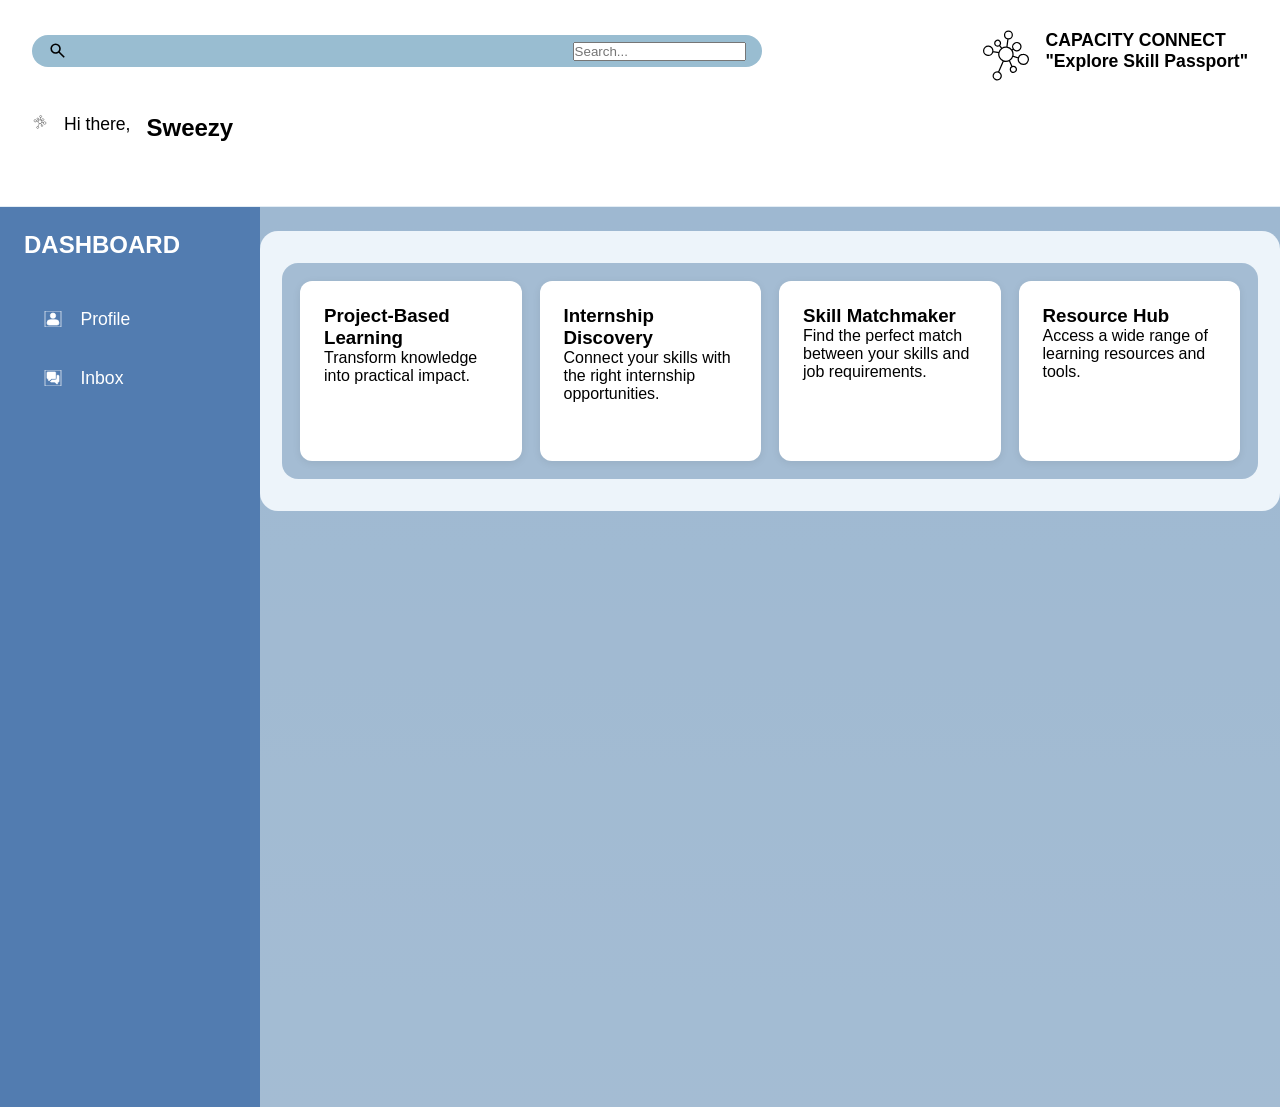
==== index.html @ d6de2334 "Initial Website" ====
<!DOCTYPE html>
<html lang="en">

<head>
    <meta charset="UTF-8">
    <meta name="viewport" content="width=device-width, initial-scale=1.0">
    <title>Document</title>
    <link rel="stylesheet" href="style.css">
    <script src="script.js"></script>

</head>

<body>
    <div class="dashboard">
        <header class="top-header">
            <div class="header-top">
                <div class="search-bar">

                    <svg class="search-icon" xmlns="http://www.w3.org/2000/svg" width="1em" height="1em"
                        viewBox="0 0 24 24">
                        <path d="M0 0h24v24H0z" fill="none" />
                        <path fill="currentColor"
                            d="m19.6 21l-6.3-6.3q-.75.6-1.725.95T9.5 16q-2.725 0-4.612-1.888T3 9.5t1.888-4.612T9.5 3t4.613 1.888T16 9.5q0 1.1-.35 2.075T14.7 13.3l6.3 6.3zM9.5 14q1.875 0 3.188-1.312T14 9.5t-1.312-3.187T9.5 5T6.313 6.313T5 9.5t1.313 3.188T9.5 14" />
                    </svg>
                    <input type="text" placeholder="Search...">
                </div>
                <div class="user-profile-icon">
                    <div class="icon">

<svg xmlns="http://www.w3.org/2000/svg" width="1em" height="1em" viewBox="0 0 48 48">
	<path d="M0 0h48v48H0z" fill="none" />
	<path fill="none" stroke="currentColor" stroke-linecap="round" stroke-linejoin="round" d="M28.846 32.93a2.399 2.399 0 0 0 1.046 4.558a2.4 2.4 0 1 0-1.046-4.56l-2.174-4.959a5.7 5.7 0 0 1-2.76.71a5.7 5.7 0 0 1-2.034-.372m2.849-10.962a5.68 5.68 0 0 0-4.112.99m-2.543 18.956a3.2 3.2 0 1 0-2.176 6.02a3.2 3.2 0 0 0 2.176-6.021l3.806-8.983a5.7 5.7 0 0 1-3.513-6.639l-4.931-.827a3.7 3.7 0 0 1-7.35-.614a3.7 3.7 0 1 1 7.35.614m5.345-4.917a2.3 2.3 0 0 1-2.944-3.535h0a2.3 2.3 0 0 1 2.944 3.535l1.836 2.412a5.7 5.7 0 0 0-2.25 3.332m11.624-2.747a3.3 3.3 0 1 0 5.279-3.96a3.3 3.3 0 0 0-5.28 3.96l-1.367.85c.648.946.994 2.066.992 3.212c0 .515-.07 1.014-.197 1.49m4.53 1.503a4 4 0 0 0 3.844 5.105a4 4 0 1 0 0-7.995a4 4 0 0 0-3.845 2.89l-4.53-1.504a5.7 5.7 0 0 1-2.742 3.496M25.56 10.674q.195.025.396.025a3.1 3.1 0 1 0-3.1-3.1v.002a3.1 3.1 0 0 0 2.703 3.073l-.83 6.67a5.7 5.7 0 0 1 3.893 2.427" />
</svg>

                    </div>

                    <span class="user-name">CAPACITY CONNECT
                        <P>"Explore Skill Passport"</P>
                    </span>
                </div>
            </div>

            <div class="header-bottom">
                <div class="user-greeting">
  <svg xmlns="http://www.w3.org/2000/svg" width="1em" height="1em" viewBox="0 0 48 48">
	<path d="M0 0h48v48H0z" fill="none" />
	<path fill="none" stroke="currentColor" stroke-linecap="round" stroke-linejoin="round" d="M28.846 32.93a2.399 2.399 0 0 0 1.046 4.558a2.4 2.4 0 1 0-1.046-4.56l-2.174-4.959a5.7 5.7 0 0 1-2.76.71a5.7 5.7 0 0 1-2.034-.372m2.849-10.962a5.68 5.68 0 0 0-4.112.99m-2.543 18.956a3.2 3.2 0 1 0-2.176 6.02a3.2 3.2 0 0 0 2.176-6.021l3.806-8.983a5.7 5.7 0 0 1-3.513-6.639l-4.931-.827a3.7 3.7 0 0 1-7.35-.614a3.7 3.7 0 1 1 7.35.614m5.345-4.917a2.3 2.3 0 0 1-2.944-3.535h0a2.3 2.3 0 0 1 2.944 3.535l1.836 2.412a5.7 5.7 0 0 0-2.25 3.332m11.624-2.747a3.3 3.3 0 1 0 5.279-3.96a3.3 3.3 0 0 0-5.28 3.96l-1.367.85c.648.946.994 2.066.992 3.212c0 .515-.07 1.014-.197 1.49m4.53 1.503a4 4 0 0 0 3.844 5.105a4 4 0 1 0 0-7.995a4 4 0 0 0-3.845 2.89l-4.53-1.504a5.7 5.7 0 0 1-2.742 3.496M25.56 10.674q.195.025.396.025a3.1 3.1 0 1 0-3.1-3.1v.002a3.1 3.1 0 0 0 2.703 3.073l-.83 6.67a5.7 5.7 0 0 1 3.893 2.427" />
</svg>
                    <span class="greeting">Hi there,</span>
                    <h2 class="greeting-title">Sweezy</h2>

                </div>

            </div>
        </header>

        <div class="dashboard-container">
            <aside class="sidebar">
                <ul>

                    <h2>DASHBOARD</h2>
                    <li>
                        <a href="#" class="menu-item">
                            <svg xmlns="http://www.w3.org/2000/svg" width="1em" height="1em" viewBox="0 0 24 24">
                                <path d="M0 0h24v24H0z" fill="none" />
                                <path fill="currentColor" fill-rule="evenodd"
                                    d="M8 7a4 4 0 1 1 8 0a4 4 0 0 1-8 0m0 6a5 5 0 0 0-5 5a3 3 0 0 0 3 3h12a3 3 0 0 0 3-3a5 5 0 0 0-5-5z"
                                    clip-rule="evenodd" />
                            </svg>
                            <span>Profile</span>
                        </a>
                    </li>


                    <li>
                        <a href="#" class="menu-item">
                            <svg xmlns="http://www.w3.org/2000/svg" width="1em" height="1em" viewBox="0 0 24 24">
                                <path d="M0 0h24v24H0z" fill="none" />
                                <g fill="currentColor" fill-rule="evenodd" clip-rule="evenodd">
                                    <path
                                        d="M4 3a1 1 0 0 0-1 1v8a1 1 0 0 0 1 1h1v2a1 1 0 0 0 1.707.707L9.414 13H15a1 1 0 0 0 1-1V4a1 1 0 0 0-1-1z" />
                                    <path
                                        d="M8.023 17.215q.05-.046.098-.094L10.243 15H15a3 3 0 0 0 3-3V8h2a1 1 0 0 1 1 1v8a1 1 0 0 1-1 1h-1v2a1 1 0 0 1-1.707.707L14.586 18H9a1 1 0 0 1-.977-.785" />
                                </g>
                            </svg>
                            <span>Inbox</span>
                        </a>
                    </li>

                </ul>
            </aside>
            <main class="main-content">

                <section class="cards">
                    <a href="project-based-learning.html" class="card" target="_blank" rel="noopener noreferrer">
                        <h3>Project-Based Learning</h3>
                        <p>Transform knowledge into practical impact.</p>
                    </a>
                    <a href="Internship Discovery.html" class="card" target="_blank" rel="noopener noreferrer">
                        <h3>Internship Discovery</h3>
                        <p>Connect your skills with the right internship opportunities.</p>
                    </a>
                    <a href="skill-matchmaker.html" class="card" target="_blank" rel="noopener noreferrer">
                        <h3>Skill Matchmaker</h3>
                        <p>Find the perfect match between your skills and job requirements.</p>
                    </a>
                    <a href="resource-hub.html" class="card" target="_blank" rel="noopener noreferrer">
                        <h3>Resource Hub</h3>
                        <p>Access a wide range of learning resources and tools.</p>
                    </a>
                </section>
        </div>
        </main>



    </div>

</body>

</html>
---- style.css ----
* {
    padding: 0;
    margin: 0;
    box-sizing: border-box;
    font-family: 'Segoe UI', Tahoma, Geneva, Verdana, sans-serif;
}

body {
    background: linear-gradient(180deg, #ddeaf4 0%, #edf4fa 100%);
    min-height: 100vh;
    overflow-x: hidden;
}

.sidebar h2 {
    margin-bottom: 1.5rem;
    font-size: 1.5rem;
}

.sidebar {
    background-color: rgb(82, 124, 176);
    color: white;
    padding: 1.5rem;
    display: flex;
    grid-row: 1/-1;
    flex-direction: column;

}

.sidebar ul {
    list-style: none;
    display: flex;
    flex-direction: column;
    gap: 0.8rem;
}

.sidebar li {
    margin: 0;
    border-radius: 10px;
    transition: transform 0.2s ease, box-shadow 0.2s ease, background-color 0.2s ease;
}

.sidebar li:hover,
.sidebar li:focus-within {
    transform: translateY(-4px);
    box-shadow: 0 5px 15px rgba(0, 0, 0, 0.2);
    background: rgba(255, 255, 255, 0.08);
}

.sidebar a {
    color: white;
    text-decoration: none;
    display: flex;
    align-items: center;
    gap: 0.75rem;
    padding: 0.8rem 0.9rem;
    border-radius: 10px;
    transition: all 0.2s ease;
}

.sidebar a:hover {
    color: #fff;
}

.sidebar svg{
    fill: white;
    stroke: white;
    width: 30px;
}

span{
    font-size: 1.1rem;
}
.top-header{
    background-color: #ffffff;
    padding: 1.5rem 2rem;
    border-bottom: 1px solid #e3edf5;
    flex-direction: column;
    gap: 1.25rem;
    height: 23vh;
    position:static;
    display: flex;
}

.header-top{
display: flex;
justify-content: space-between;
align-items: center;
}

.search-bar{
    display: flex;
    justify-content: space-between;
    align-items: center;
    background-color: rgb(153, 189, 209);
    border-radius: 20px;
    padding: 0.4rem 1rem;
    width: 60%;
    gap: 0.5rem;
}

.search-icon{
    width: 1.2rem;
    height: 1.2rem;
    fill: rgb(153, 189, 209);
}

.user-profile-icon{
    display: flex;
    align-items: center;
    gap:1.25rem;
    font-weight: bold;

   
}

.action-button{
    display: flex;
    gap: 1rem;
    margin-left: auto;
}

.btn{
    background-color:rgb(153, 189, 209);
    color: white;
    border: none;
    padding: 0.6rem 1.8rem;
    border-radius: 20px;
    font-weight: bold;
    cursor: pointer;
}

.header-bottom{
    display: flex;
    justify-content: space-between;
    align-items: center;
    width: 100%;
    margin-top: 1rem;
}

.user-greeting{
    display: flex;
    gap: 1rem;
}
.icon svg{
    width: 40px;
    height: 40px;
    margin-top: 10px;
}
.icon{
    transform: scale(1.5);
    transform-origin: center;
}
.dashboard-container{
    display: grid;
    grid-template-columns: 260px minmax(0, 1fr);
    width: 100%;
    max-width: 100%;
    grid-template-rows: auto 1fr;
    min-height: 100vh;
    
}

.cards {
    display: grid;
    grid-template-columns: repeat(4, minmax(0, 1fr));
    gap: 18px;
    margin-top: 10px;
    background: rgba(98, 138, 177, 0.52);
    border-radius: 16px;
    padding: 18px;
}

.card {
    display: block;
    padding: 24px;
    min-height: 180px; /* increase card height */
    color: inherit;
    text-decoration: none;
    background: #ffffff;
    border-radius: 12px;
    box-shadow: 0 2px 8px rgba(0, 0, 0, 0.08);
    transition: transform 0.2s, box-shadow 0.2s;
}

.card:hover,
.card:focus {
    transform: translateY(-4px);
    box-shadow: 0 5px 15px rgb(0 0 0 / 20%);
}

.main-content {
    margin-top: 24px;
    margin-left: 0;
    background: #edf4fa;
    border-radius: 18px;
    padding: 22px;
    min-height: 280px;
    width: 100%;
    min-width: 0;
}

.dashboard {
    position: relative;
    min-height: 100vh;
    width: 100%;
    max-width: 100vw;
    overflow-x: hidden;
}

.dashboard::before {
    content: "";
    position: absolute;
    inset: 0;
    z-index: 0;
    background: url("assets/keyboard-bg.jpg") center / cover no-repeat;
    filter: blur(6px) brightness(0.55) saturate(1.2) hue-rotate(15deg);
    transform: scale(1.08);
}

.dashboard::after {
    content: "";
    position: absolute;
    inset: 0;
    z-index: 1;
    background: rgba(98, 138, 177, 0.52);
}

.top-header,
.sidebar,
.main-content {
    position: relative;
    z-index: 2;
}
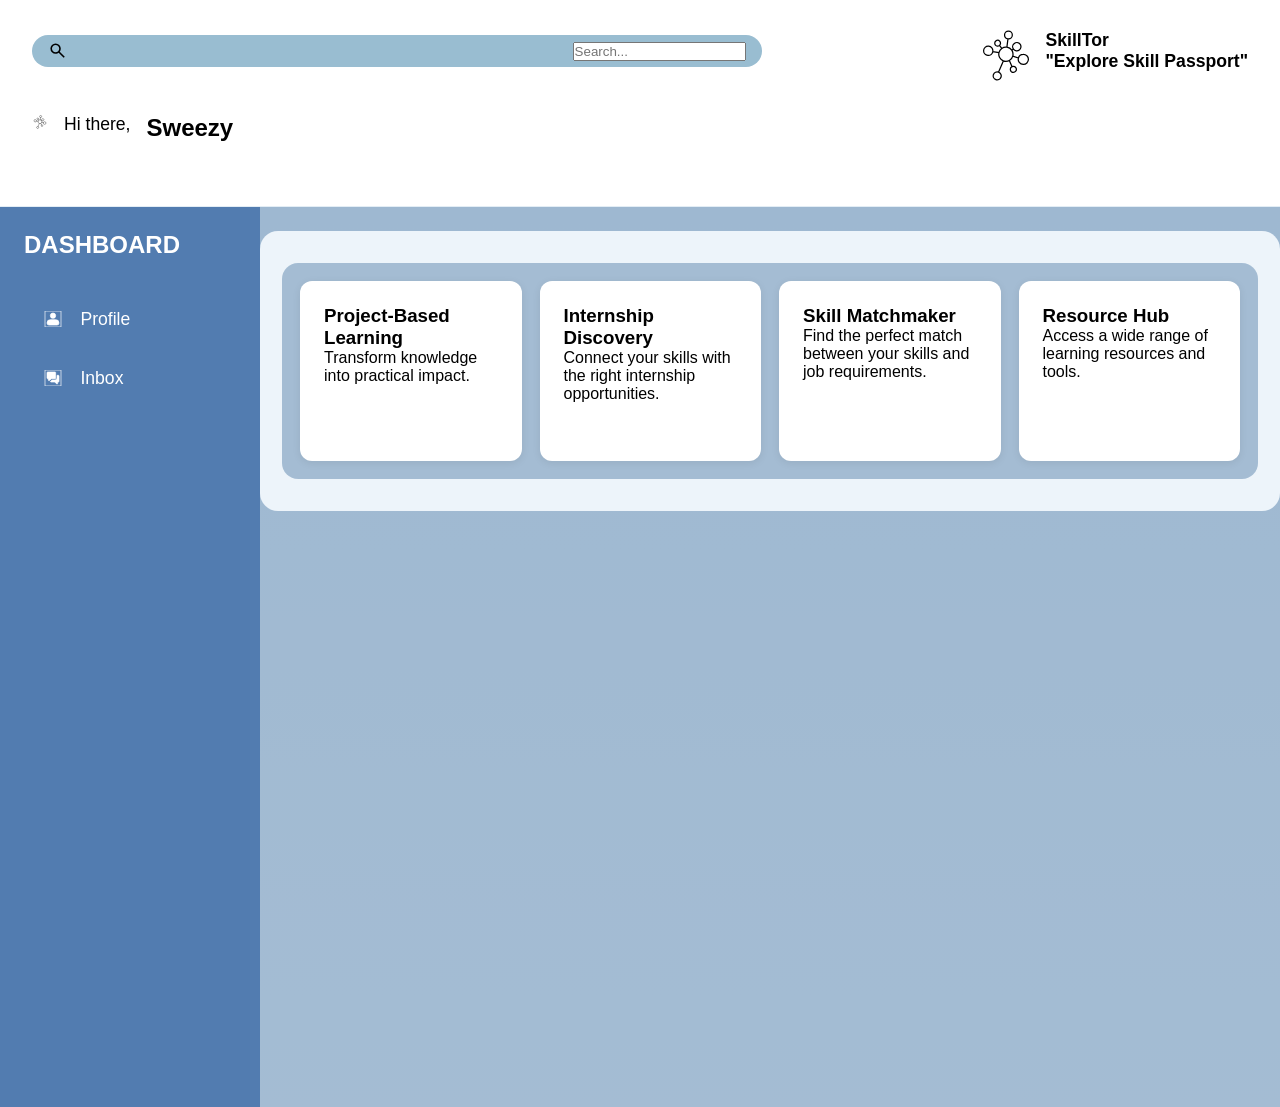
==== commit 16ea047c: "Updated HTML file" ====
--- a/index.html
+++ b/index.html
@@ -4,7 +4,7 @@
 <head>
     <meta charset="UTF-8">
     <meta name="viewport" content="width=device-width, initial-scale=1.0">
-    <title>Document</title>
+    <title>SkillTor</title>
     <link rel="stylesheet" href="style.css">
     <script src="script.js"></script>
 
@@ -34,7 +34,8 @@
 
                     </div>
 
-                    <span class="user-name">CAPACITY CONNECT
+                    <span class="user-name">SkillTor
+
                         <P>"Explore Skill Passport"</P>
                     </span>
                 </div>
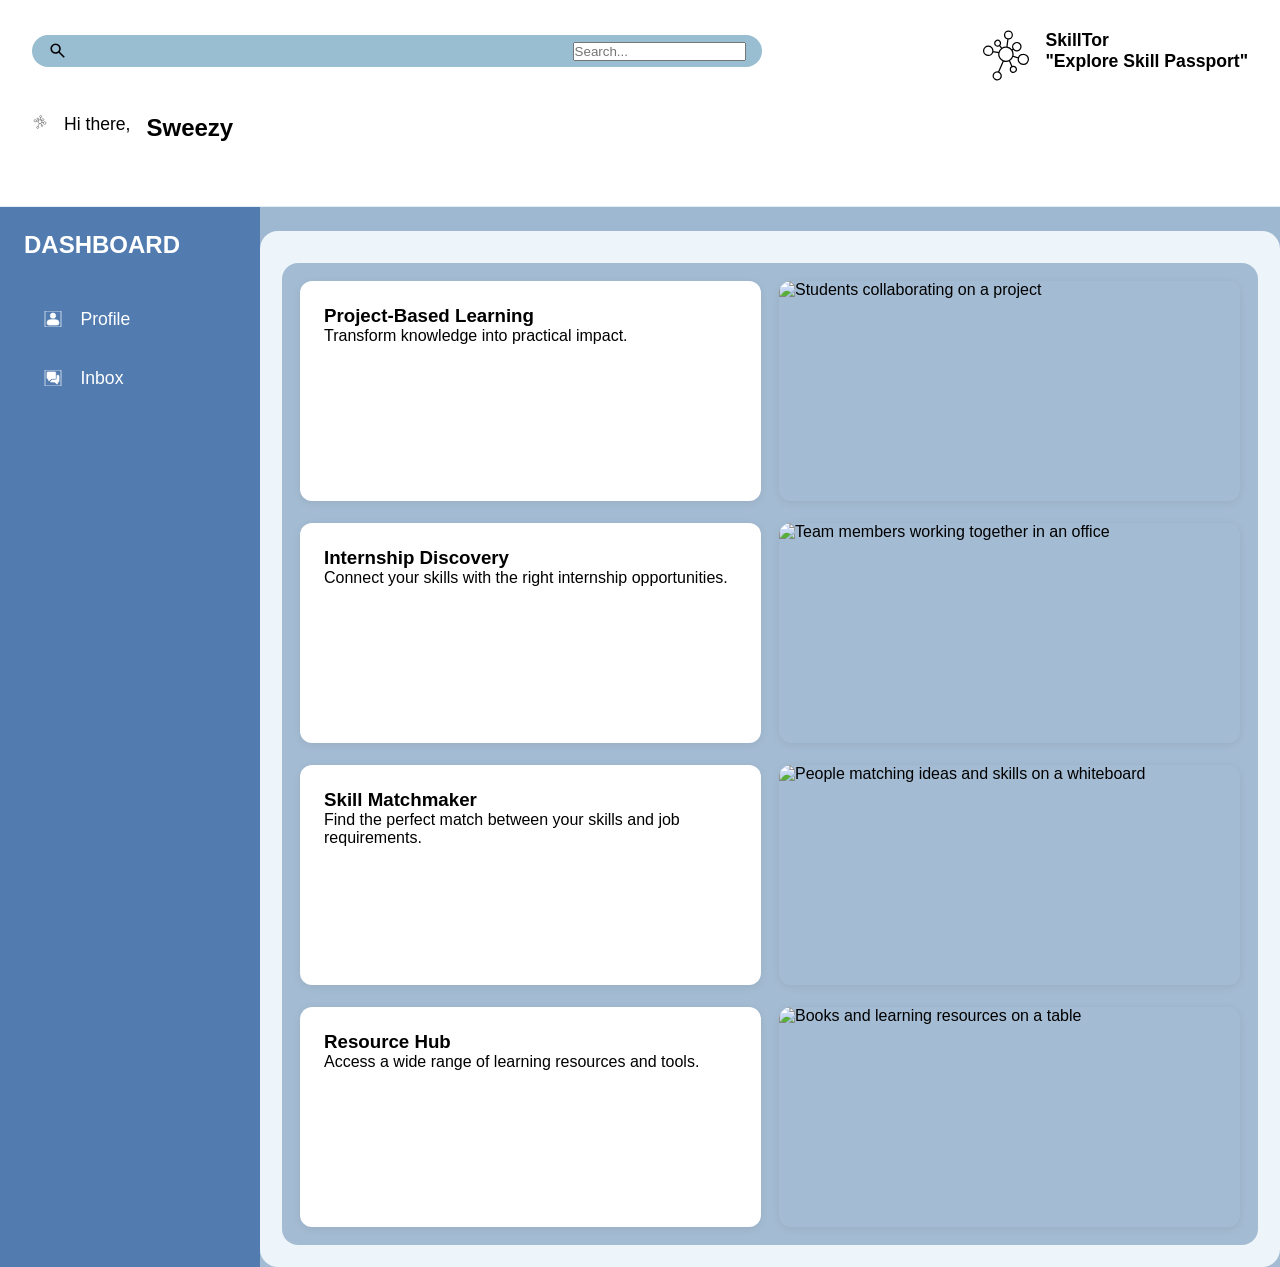
==== commit 10f1aefa: "Updated" ====
--- a/index.html
+++ b/index.html
@@ -93,22 +93,34 @@
             <main class="main-content">
 
                 <section class="cards">
-                    <a href="project-based-learning.html" class="card" target="_blank" rel="noopener noreferrer">
-                        <h3>Project-Based Learning</h3>
-                        <p>Transform knowledge into practical impact.</p>
-                    </a>
-                    <a href="Internship Discovery.html" class="card" target="_blank" rel="noopener noreferrer">
-                        <h3>Internship Discovery</h3>
-                        <p>Connect your skills with the right internship opportunities.</p>
-                    </a>
-                    <a href="skill-matchmaker.html" class="card" target="_blank" rel="noopener noreferrer">
-                        <h3>Skill Matchmaker</h3>
-                        <p>Find the perfect match between your skills and job requirements.</p>
-                    </a>
-                    <a href="resource-hub.html" class="card" target="_blank" rel="noopener noreferrer">
-                        <h3>Resource Hub</h3>
-                        <p>Access a wide range of learning resources and tools.</p>
-                    </a>
+                    <div class="card-row">
+                        <a href="project-based-learning.html" class="card" target="_blank" rel="noopener noreferrer">
+                            <h3>Project-Based Learning</h3>
+                            <p>Transform knowledge into practical impact.</p>
+                        </a>
+                        <img src="https://images.unsplash.com/photo-1522202176988-66273c2fd55f?auto=format&fit=crop&w=900&q=80" alt="Students collaborating on a project">
+                    </div>
+                    <div class="card-row">
+                        <a href="Internship Discovery.html" class="card" target="_blank" rel="noopener noreferrer">
+                            <h3>Internship Discovery</h3>
+                            <p>Connect your skills with the right internship opportunities.</p>
+                        </a>
+                        <img src="https://images.unsplash.com/photo-1521737711867-e3b97375f902?auto=format&fit=crop&w=900&q=80" alt="Team members working together in an office">
+                    </div>
+                    <div class="card-row">
+                        <a href="skill-matchmaker.html" class="card" target="_blank" rel="noopener noreferrer">
+                            <h3>Skill Matchmaker</h3>
+                            <p>Find the perfect match between your skills and job requirements.</p>
+                        </a>
+                        <img src="https://images.unsplash.com/photo-1552664730-d307ca884978?auto=format&fit=crop&w=900&q=80" alt="People matching ideas and skills on a whiteboard">
+                    </div>
+                    <div class="card-row">
+                        <a href="resource-hub.html" class="card" target="_blank" rel="noopener noreferrer">
+                            <h3>Resource Hub</h3>
+                            <p>Access a wide range of learning resources and tools.</p>
+                        </a>
+                        <img src="https://images.unsplash.com/photo-1495446815901-a7297e633e8d?auto=format&fit=crop&w=900&q=80" alt="Books and learning resources on a table">
+                    </div>
                 </section>
         </div>
         </main>
--- a/style.css
+++ b/style.css
@@ -3,6 +3,15 @@
     margin: 0;
     box-sizing: border-box;
     font-family: 'Segoe UI', Tahoma, Geneva, Verdana, sans-serif;
+}
+
+html {
+    scrollbar-width: none;
+    -ms-overflow-style: none;
+}
+
+html::-webkit-scrollbar {
+    display: none;
 }
 
 body {
@@ -161,19 +170,27 @@
 }
 
 .cards {
-    display: grid;
-    grid-template-columns: repeat(4, minmax(0, 1fr));
-    gap: 18px;
+    display: flex;
+    flex-direction: column;
+    gap: 22px;
     margin-top: 10px;
     background: rgba(98, 138, 177, 0.52);
     border-radius: 16px;
     padding: 18px;
 }
 
+.card-row {
+    display: grid;
+    grid-template-columns: repeat(2, minmax(0, 1fr));
+    gap: 18px;
+    grid-auto-rows: 220px;
+    align-items: stretch;
+}
+
 .card {
     display: block;
     padding: 24px;
-    min-height: 180px; /* increase card height */
+    height: 220px;
     color: inherit;
     text-decoration: none;
     background: #ffffff;
@@ -186,6 +203,14 @@
 .card:focus {
     transform: translateY(-4px);
     box-shadow: 0 5px 15px rgb(0 0 0 / 20%);
+}
+
+.card-row img {
+    width: 100%;
+    height: 220px;
+    object-fit: cover;
+    border-radius: 12px;
+    box-shadow: 0 2px 8px rgba(0, 0, 0, 0.08);
 }
 
 .main-content {
@@ -231,3 +256,14 @@
     position: relative;
     z-index: 2;
 }
+
+@media (max-width: 700px) {
+    .card-row {
+        grid-template-columns: 1fr;
+        grid-auto-rows: 220px;
+    }
+
+    .card-row img {
+        height: 220px;
+    }
+}
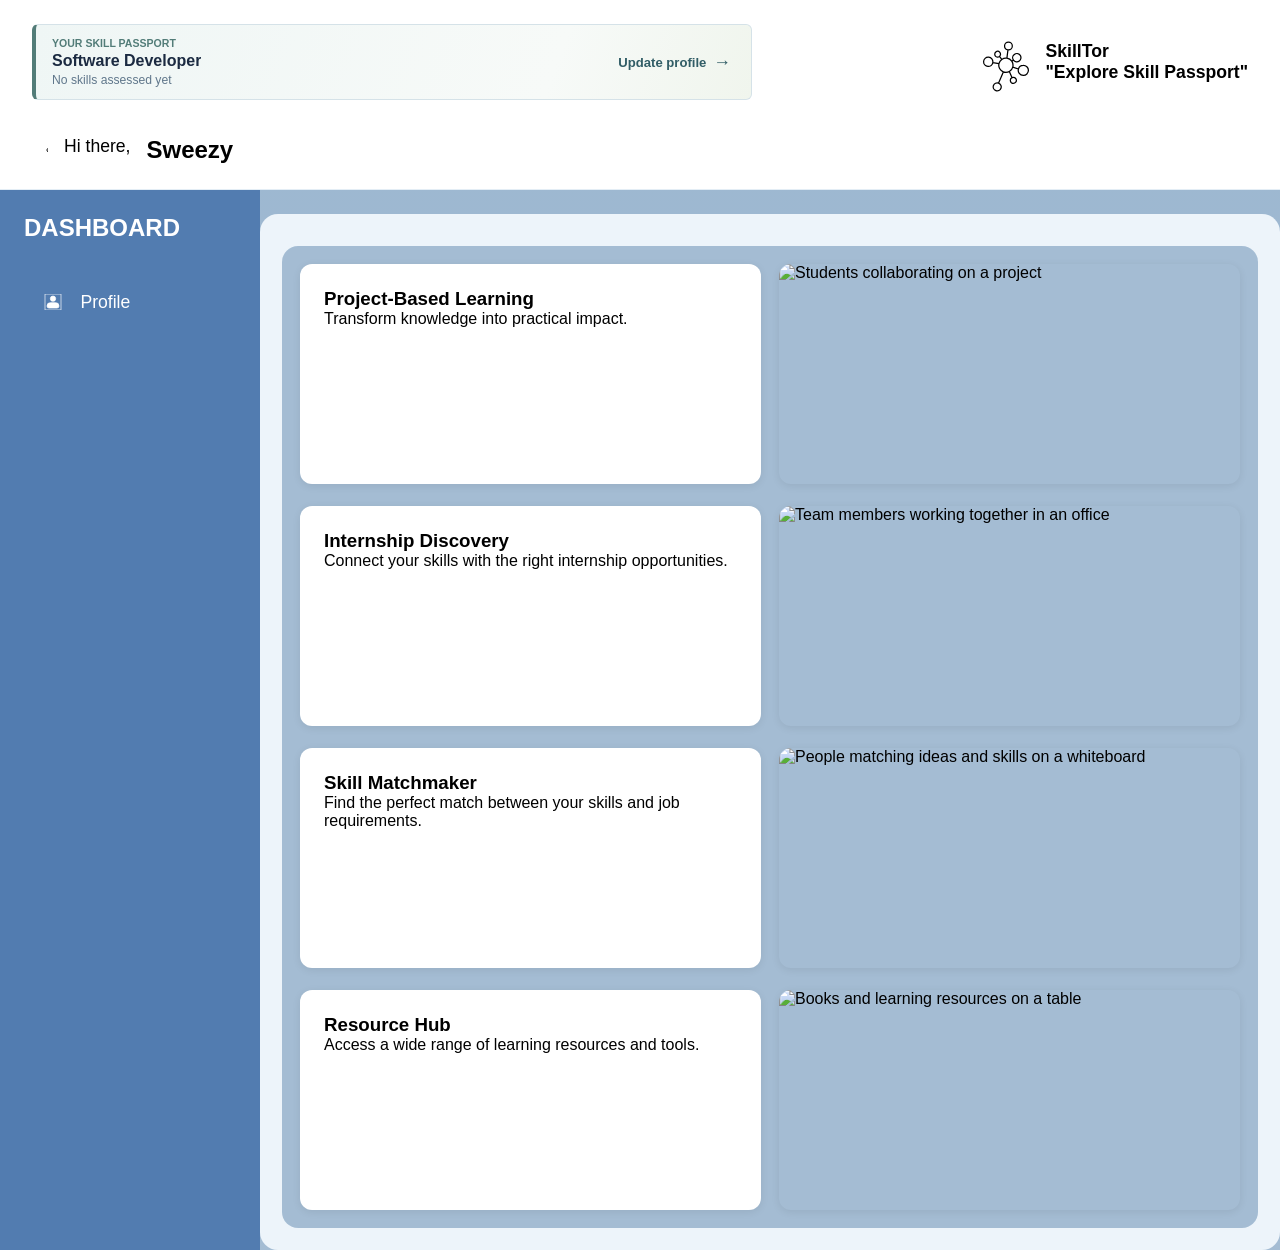
==== commit 4f7f07a3: "Initial commit" ====
--- a/index.html
+++ b/index.html
@@ -6,7 +6,7 @@
     <meta name="viewport" content="width=device-width, initial-scale=1.0">
     <title>SkillTor</title>
     <link rel="stylesheet" href="style.css">
-    <script src="script.js"></script>
+    <script src="script.js" defer></script>
 
 </head>
 
@@ -14,15 +14,13 @@
     <div class="dashboard">
         <header class="top-header">
             <div class="header-top">
-                <div class="search-bar">
-
-                    <svg class="search-icon" xmlns="http://www.w3.org/2000/svg" width="1em" height="1em"
-                        viewBox="0 0 24 24">
-                        <path d="M0 0h24v24H0z" fill="none" />
-                        <path fill="currentColor"
-                            d="m19.6 21l-6.3-6.3q-.75.6-1.725.95T9.5 16q-2.725 0-4.612-1.888T3 9.5t1.888-4.612T9.5 3t4.613 1.888T16 9.5q0 1.1-.35 2.075T14.7 13.3l6.3 6.3zM9.5 14q1.875 0 3.188-1.312T14 9.5t-1.312-3.187T9.5 5T6.313 6.313T5 9.5t1.313 3.188T9.5 14" />
-                    </svg>
-                    <input type="text" placeholder="Search...">
+                <div class="passport-snapshot" aria-label="Your Skill Passport">
+                    <div class="passport-snapshot-copy">
+                        <span class="passport-snapshot-label">YOUR SKILL PASSPORT</span>
+                        <strong id="passport-role">Software Developer</strong>
+                        <span id="passport-progress">No skills assessed yet</span>
+                    </div>
+                    <a href="skill-matchmaker.html">Update profile <span aria-hidden="true">&rarr;</span></a>
                 </div>
                 <div class="user-profile-icon">
                     <div class="icon">
@@ -43,7 +41,7 @@
 
             <div class="header-bottom">
                 <div class="user-greeting">
-  <svg xmlns="http://www.w3.org/2000/svg" width="1em" height="1em" viewBox="0 0 48 48">
+  <svg xmlns="http://www.w3.org/2000/svg" width="1em" height="1em" viewBox="0 0 48 4 8">
 	<path d="M0 0h48v48H0z" fill="none" />
 	<path fill="none" stroke="currentColor" stroke-linecap="round" stroke-linejoin="round" d="M28.846 32.93a2.399 2.399 0 0 0 1.046 4.558a2.4 2.4 0 1 0-1.046-4.56l-2.174-4.959a5.7 5.7 0 0 1-2.76.71a5.7 5.7 0 0 1-2.034-.372m2.849-10.962a5.68 5.68 0 0 0-4.112.99m-2.543 18.956a3.2 3.2 0 1 0-2.176 6.02a3.2 3.2 0 0 0 2.176-6.021l3.806-8.983a5.7 5.7 0 0 1-3.513-6.639l-4.931-.827a3.7 3.7 0 0 1-7.35-.614a3.7 3.7 0 1 1 7.35.614m5.345-4.917a2.3 2.3 0 0 1-2.944-3.535h0a2.3 2.3 0 0 1 2.944 3.535l1.836 2.412a5.7 5.7 0 0 0-2.25 3.332m11.624-2.747a3.3 3.3 0 1 0 5.279-3.96a3.3 3.3 0 0 0-5.28 3.96l-1.367.85c.648.946.994 2.066.992 3.212c0 .515-.07 1.014-.197 1.49m4.53 1.503a4 4 0 0 0 3.844 5.105a4 4 0 1 0 0-7.995a4 4 0 0 0-3.845 2.89l-4.53-1.504a5.7 5.7 0 0 1-2.742 3.496M25.56 10.674q.195.025.396.025a3.1 3.1 0 1 0-3.1-3.1v.002a3.1 3.1 0 0 0 2.703 3.073l-.83 6.67a5.7 5.7 0 0 1 3.893 2.427" />
 </svg>
@@ -61,7 +59,7 @@
 
                     <h2>DASHBOARD</h2>
                     <li>
-                        <a href="#" class="menu-item">
+                        <a href="profile.html" class="menu-item">
                             <svg xmlns="http://www.w3.org/2000/svg" width="1em" height="1em" viewBox="0 0 24 24">
                                 <path d="M0 0h24v24H0z" fill="none" />
                                 <path fill="currentColor" fill-rule="evenodd"
@@ -71,23 +69,6 @@
                             <span>Profile</span>
                         </a>
                     </li>
-
-
-                    <li>
-                        <a href="#" class="menu-item">
-                            <svg xmlns="http://www.w3.org/2000/svg" width="1em" height="1em" viewBox="0 0 24 24">
-                                <path d="M0 0h24v24H0z" fill="none" />
-                                <g fill="currentColor" fill-rule="evenodd" clip-rule="evenodd">
-                                    <path
-                                        d="M4 3a1 1 0 0 0-1 1v8a1 1 0 0 0 1 1h1v2a1 1 0 0 0 1.707.707L9.414 13H15a1 1 0 0 0 1-1V4a1 1 0 0 0-1-1z" />
-                                    <path
-                                        d="M8.023 17.215q.05-.046.098-.094L10.243 15H15a3 3 0 0 0 3-3V8h2a1 1 0 0 1 1 1v8a1 1 0 0 1-1 1h-1v2a1 1 0 0 1-1.707.707L14.586 18H9a1 1 0 0 1-.977-.785" />
-                                </g>
-                            </svg>
-                            <span>Inbox</span>
-                        </a>
-                    </li>
-
                 </ul>
             </aside>
             <main class="main-content">
--- a/style.css
+++ b/style.css
@@ -85,7 +85,8 @@
     border-bottom: 1px solid #e3edf5;
     flex-direction: column;
     gap: 1.25rem;
-    height: 23vh;
+    height: auto;
+    min-height: 190px;
     position:static;
     display: flex;
 }
@@ -96,21 +97,63 @@
 align-items: center;
 }
 
-.search-bar{
-    display: flex;
+.passport-snapshot{
+    display: flex;
+    width: min(60%, 720px);
+    min-height: 76px;
+    align-items: center;
     justify-content: space-between;
-    align-items: center;
-    background-color: rgb(153, 189, 209);
-    border-radius: 20px;
-    padding: 0.4rem 1rem;
-    width: 60%;
-    gap: 0.5rem;
-}
-
-.search-icon{
-    width: 1.2rem;
-    height: 1.2rem;
-    fill: rgb(153, 189, 209);
+    gap: 16px;
+    padding: 12px 16px;
+    border: 1px solid #d5e2e8;
+    border-left: 4px solid #527c78;
+    border-radius: 6px;
+    background: linear-gradient(110deg, #eff6f5 0%, #f7faf8 72%, #f0f5ed 100%);
+}
+
+.passport-snapshot-copy{
+    display: grid;
+    min-width: 0;
+    gap: 3px;
+}
+
+.passport-snapshot-label{
+    color: #527c78;
+    font-size: 0.66rem;
+    font-weight: 750;
+}
+
+.passport-snapshot-copy strong{
+    overflow: hidden;
+    color: #1b2a41;
+    font-size: 1rem;
+    text-overflow: ellipsis;
+    white-space: nowrap;
+}
+
+.passport-snapshot-copy > span:last-child{
+    color: #60778b;
+    font-size: 0.76rem;
+}
+
+.passport-snapshot > a{
+    display: inline-flex;
+    flex: 0 0 auto;
+    min-height: 40px;
+    align-items: center;
+    gap: 7px;
+    padding: 0 4px;
+    color: #315d66;
+    font-size: 0.82rem;
+    font-weight: 700;
+    text-decoration: none;
+}
+
+.passport-snapshot > a:hover,
+.passport-snapshot > a:focus-visible{
+    color: #234a5a;
+    text-decoration: underline;
+    text-underline-offset: 3px;
 }
 
 .user-profile-icon{
@@ -258,6 +301,38 @@
 }
 
 @media (max-width: 700px) {
+    .top-header{
+        height: auto;
+        min-height: 23vh;
+        padding: 1.1rem 1rem;
+    }
+
+    .header-top{
+        gap: 12px;
+    }
+
+    .passport-snapshot{
+        width: min(65%, 520px);
+        min-height: 70px;
+        padding: 9px 11px;
+    }
+
+    .passport-snapshot > a{
+        font-size: 0.74rem;
+    }
+
+    .user-profile-icon{
+        gap: 0.5rem;
+    }
+
+    .user-name{
+        font-size: 0.82rem;
+    }
+
+    .user-name p{
+        font-size: 0.68rem;
+    }
+
     .card-row {
         grid-template-columns: 1fr;
         grid-auto-rows: 220px;
@@ -267,3 +342,21 @@
         height: 220px;
     }
 }
+
+@media (max-width: 460px) {
+    .header-top{
+        align-items: flex-start;
+    }
+
+    .passport-snapshot{
+        width: 100%;
+    }
+
+    .header-top{
+        flex-wrap: wrap;
+    }
+
+    .user-profile-icon{
+        margin-left: auto;
+    }
+}
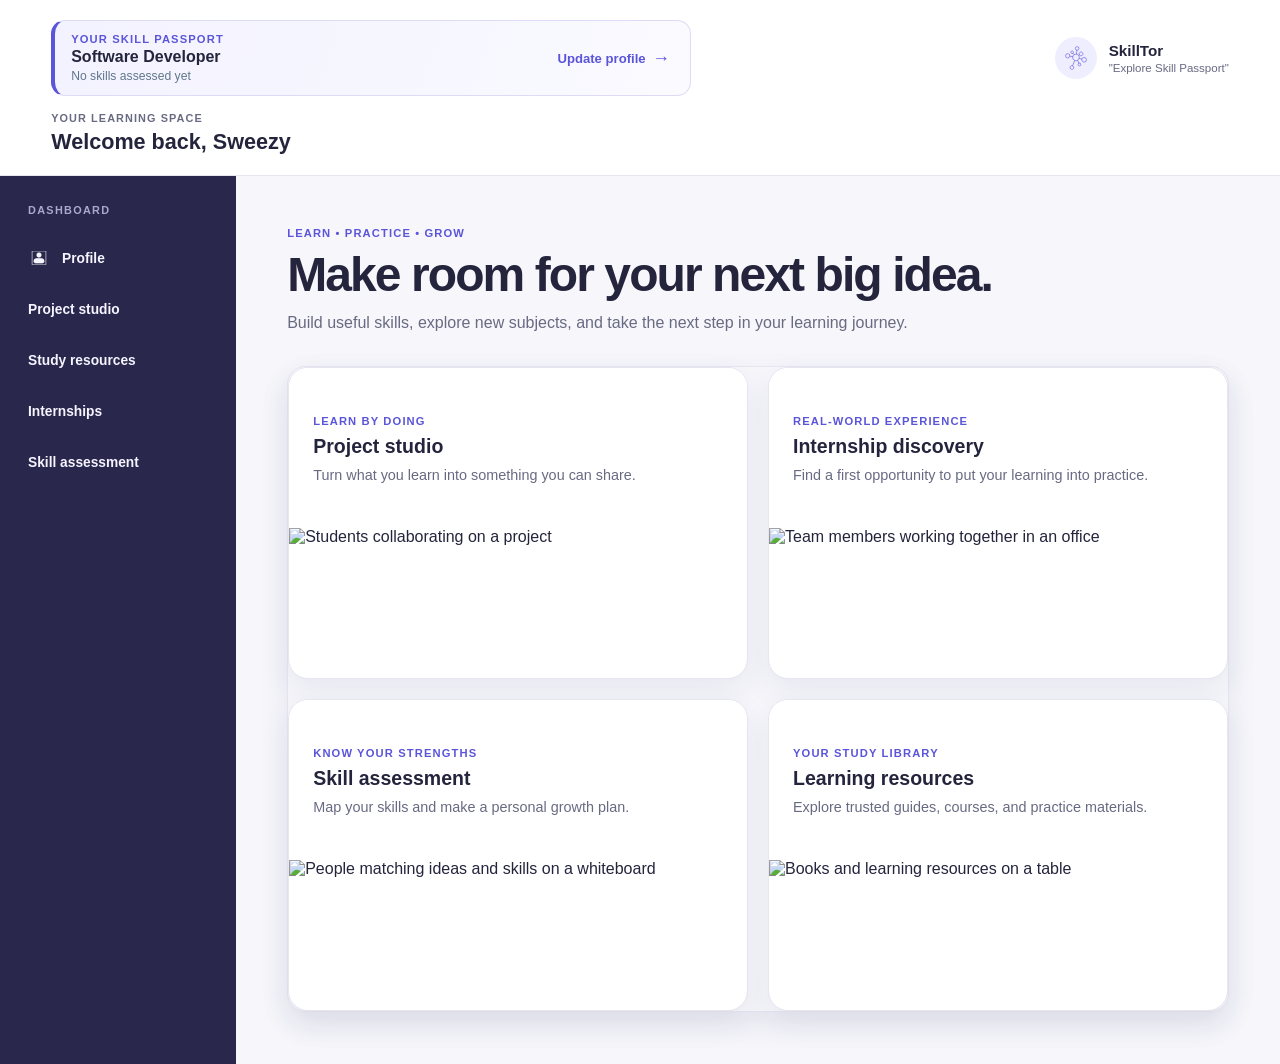
==== commit b02f880c: "updtaed layout" ====
--- a/index.html
+++ b/index.html
@@ -6,6 +6,7 @@
     <meta name="viewport" content="width=device-width, initial-scale=1.0">
     <title>SkillTor</title>
     <link rel="stylesheet" href="style.css">
+    <link rel="stylesheet" href="education-theme.css">
     <script src="script.js" defer></script>
 
 </head>
@@ -41,12 +42,14 @@
 
             <div class="header-bottom">
                 <div class="user-greeting">
-  <svg xmlns="http://www.w3.org/2000/svg" width="1em" height="1em" viewBox="0 0 48 4 8">
+  <svg xmlns="http://www.w3.org/2000/svg" width="1em" height="1em" viewBox="0 0 48 48">
 	<path d="M0 0h48v48H0z" fill="none" />
 	<path fill="none" stroke="currentColor" stroke-linecap="round" stroke-linejoin="round" d="M28.846 32.93a2.399 2.399 0 0 0 1.046 4.558a2.4 2.4 0 1 0-1.046-4.56l-2.174-4.959a5.7 5.7 0 0 1-2.76.71a5.7 5.7 0 0 1-2.034-.372m2.849-10.962a5.68 5.68 0 0 0-4.112.99m-2.543 18.956a3.2 3.2 0 1 0-2.176 6.02a3.2 3.2 0 0 0 2.176-6.021l3.806-8.983a5.7 5.7 0 0 1-3.513-6.639l-4.931-.827a3.7 3.7 0 0 1-7.35-.614a3.7 3.7 0 1 1 7.35.614m5.345-4.917a2.3 2.3 0 0 1-2.944-3.535h0a2.3 2.3 0 0 1 2.944 3.535l1.836 2.412a5.7 5.7 0 0 0-2.25 3.332m11.624-2.747a3.3 3.3 0 1 0 5.279-3.96a3.3 3.3 0 0 0-5.28 3.96l-1.367.85c.648.946.994 2.066.992 3.212c0 .515-.07 1.014-.197 1.49m4.53 1.503a4 4 0 0 0 3.844 5.105a4 4 0 1 0 0-7.995a4 4 0 0 0-3.845 2.89l-4.53-1.504a5.7 5.7 0 0 1-2.742 3.496M25.56 10.674q.195.025.396.025a3.1 3.1 0 1 0-3.1-3.1v.002a3.1 3.1 0 0 0 2.703 3.073l-.83 6.67a5.7 5.7 0 0 1 3.893 2.427" />
 </svg>
-                    <span class="greeting">Hi there,</span>
-                    <h2 class="greeting-title">Sweezy</h2>
+                    <div>
+                        <span class="greeting">YOUR LEARNING SPACE</span>
+                        <h2 class="greeting-title">Welcome back, Sweezy</h2>
+                    </div>
 
                 </div>
 
@@ -69,42 +72,55 @@
                             <span>Profile</span>
                         </a>
                     </li>
+                    <li><a href="project-based-learning.html" class="menu-item"><span>Project studio</span></a></li>
+                    <li><a href="resource-hub.html" class="menu-item"><span>Study resources</span></a></li>
+                    <li><a href="Internship%20Discovery.html" class="menu-item"><span>Internships</span></a></li>
+                    <li><a href="skill-matchmaker.html" class="menu-item"><span>Skill assessment</span></a></li>
                 </ul>
             </aside>
             <main class="main-content">
 
+                <section class="dashboard-intro">
+                    <p class="dashboard-eyebrow">LEARN • PRACTICE • GROW</p>
+                    <h1>Make room for your next big idea.</h1>
+                    <p>Build useful skills, explore new subjects, and take the next step in your learning journey.</p>
+                </section>
                 <section class="cards">
                     <div class="card-row">
-                        <a href="project-based-learning.html" class="card" target="_blank" rel="noopener noreferrer">
-                            <h3>Project-Based Learning</h3>
-                            <p>Transform knowledge into practical impact.</p>
+                        <a href="project-based-learning.html" class="card">
+                            <span class="card-kicker">LEARN BY DOING</span>
+                            <h3>Project studio</h3>
+                            <p>Turn what you learn into something you can share.</p>
                         </a>
                         <img src="https://images.unsplash.com/photo-1522202176988-66273c2fd55f?auto=format&fit=crop&w=900&q=80" alt="Students collaborating on a project">
                     </div>
                     <div class="card-row">
-                        <a href="Internship Discovery.html" class="card" target="_blank" rel="noopener noreferrer">
-                            <h3>Internship Discovery</h3>
-                            <p>Connect your skills with the right internship opportunities.</p>
+                        <a href="Internship%20Discovery.html" class="card">
+                            <span class="card-kicker">REAL-WORLD EXPERIENCE</span>
+                            <h3>Internship discovery</h3>
+                            <p>Find a first opportunity to put your learning into practice.</p>
                         </a>
                         <img src="https://images.unsplash.com/photo-1521737711867-e3b97375f902?auto=format&fit=crop&w=900&q=80" alt="Team members working together in an office">
                     </div>
                     <div class="card-row">
-                        <a href="skill-matchmaker.html" class="card" target="_blank" rel="noopener noreferrer">
-                            <h3>Skill Matchmaker</h3>
-                            <p>Find the perfect match between your skills and job requirements.</p>
+                        <a href="skill-matchmaker.html" class="card">
+                            <span class="card-kicker">KNOW YOUR STRENGTHS</span>
+                            <h3>Skill assessment</h3>
+                            <p>Map your skills and make a personal growth plan.</p>
                         </a>
                         <img src="https://images.unsplash.com/photo-1552664730-d307ca884978?auto=format&fit=crop&w=900&q=80" alt="People matching ideas and skills on a whiteboard">
                     </div>
                     <div class="card-row">
-                        <a href="resource-hub.html" class="card" target="_blank" rel="noopener noreferrer">
-                            <h3>Resource Hub</h3>
-                            <p>Access a wide range of learning resources and tools.</p>
+                        <a href="resource-hub.html" class="card">
+                            <span class="card-kicker">YOUR STUDY LIBRARY</span>
+                            <h3>Learning resources</h3>
+                            <p>Explore trusted guides, courses, and practice materials.</p>
                         </a>
                         <img src="https://images.unsplash.com/photo-1495446815901-a7297e633e8d?auto=format&fit=crop&w=900&q=80" alt="Books and learning resources on a table">
                     </div>
                 </section>
-        </div>
         </main>
+            </div>
 
 
 
--- a/style.css
+++ b/style.css
@@ -333,6 +333,56 @@
         font-size: 0.68rem;
     }
 
+}
+
+@media (max-width: 460px) {
+    .header-top{
+        align-items: flex-start;
+    }
+
+    .passport-snapshot{
+        width: 100%;
+    }
+
+    .header-top{
+        flex-wrap: wrap;
+    }
+
+    .user-profile-icon{
+        margin-left: auto;
+    }
+}
+
+@media (max-width: 900px) {
+    .dashboard-container {
+        grid-template-columns: minmax(0, 1fr);
+        grid-template-rows: auto 1fr;
+    }
+
+    .sidebar {
+        grid-row: auto;
+        padding: 0.75rem 1rem;
+    }
+
+    .sidebar ul {
+        flex-direction: row;
+        align-items: center;
+        gap: 0.75rem;
+    }
+
+    .sidebar h2 {
+        margin: 0;
+        font-size: 0.9rem;
+    }
+
+    .sidebar a {
+        padding: 0.45rem 0.6rem;
+    }
+
+    .sidebar svg {
+        width: 22px;
+    }
+
     .card-row {
         grid-template-columns: 1fr;
         grid-auto-rows: 220px;
@@ -341,22 +391,71 @@
     .card-row img {
         height: 220px;
     }
-}
-
-@media (max-width: 460px) {
-    .header-top{
-        align-items: flex-start;
-    }
-
-    .passport-snapshot{
-        width: 100%;
-    }
-
-    .header-top{
-        flex-wrap: wrap;
-    }
-
-    .user-profile-icon{
-        margin-left: auto;
-    }
-}
+
+    .main-content {
+        margin-top: 12px;
+        padding: 16px;
+    }
+
+    .cards {
+        gap: 16px;
+        padding: 12px;
+    }
+
+    .card {
+        height: auto;
+        min-height: 150px;
+        padding: 18px;
+    }
+}
+
+@media (max-width: 700px) {
+    .dashboard-container {
+        grid-template-columns: 60px minmax(0, 1fr);
+        grid-template-rows: 1fr;
+        align-items: stretch;
+    }
+
+    .sidebar {
+        padding: 12px 6px;
+    }
+
+    .sidebar ul {
+        flex-direction: column;
+        gap: 0.75rem;
+    }
+
+    .sidebar h2 {
+        display: none;
+    }
+
+    .sidebar a {
+        justify-content: center;
+        padding: 0.65rem 0.25rem;
+    }
+
+    .sidebar a span {
+        position: absolute;
+        width: 1px;
+        height: 1px;
+        padding: 0;
+        margin: -1px;
+        overflow: hidden;
+        clip: rect(0, 0, 0, 0);
+        white-space: nowrap;
+        border: 0;
+    }
+
+    .main-content {
+        margin-top: 12px;
+        padding: 12px;
+    }
+
+    .cards {
+        padding: 10px;
+    }
+
+    .card {
+        padding: 16px;
+    }
+}
--- a/education-theme.css
+++ b/education-theme.css
@@ -0,0 +1,992 @@
+:root {
+    color-scheme: light;
+    --ink: #24243d;
+    --muted: #686a82;
+    --paper: #fff;
+    --canvas: #f6f6fb;
+    --line: #e6e5f0;
+    --purple: #5b55d9;
+    --purple-dark: #4540b7;
+    --purple-soft: #efeeff;
+    --shadow: 0 12px 32px rgba(42, 38, 94, 0.07);
+}
+
+* {
+    font-family: Inter, "Segoe UI", Tahoma, sans-serif;
+}
+
+body {
+    color: var(--ink);
+    background: var(--canvas);
+}
+
+html {
+    scrollbar-width: thin;
+    scrollbar-color: #cfcee1 transparent;
+    -ms-overflow-style: auto;
+}
+
+html::-webkit-scrollbar {
+    display: block;
+    width: 8px;
+}
+
+html::-webkit-scrollbar-thumb {
+    border-radius: 999px;
+    background: #cfcee1;
+}
+
+a {
+    transition: color 160ms ease, background-color 160ms ease, transform 160ms ease, box-shadow 160ms ease;
+}
+
+a:focus-visible,
+button:focus-visible,
+input:focus-visible,
+select:focus-visible {
+    outline: 3px solid rgba(91, 85, 217, 0.34);
+    outline-offset: 3px;
+}
+
+.site-nav,
+.workflow-header,
+.profile-header {
+    position: relative;
+    z-index: 5;
+    display: flex;
+    min-height: 76px;
+    align-items: center;
+    justify-content: space-between;
+    gap: 24px;
+    padding: 12px clamp(20px, 5vw, 76px);
+    border-bottom: 1px solid var(--line);
+    background: var(--paper);
+}
+
+.site-brand,
+.brand-name,
+.brand {
+    display: inline-flex;
+    align-items: center;
+    gap: 10px;
+    color: var(--ink);
+    font-size: 1.15rem;
+    font-weight: 800;
+    text-decoration: none;
+}
+
+.brand-mark {
+    display: grid;
+    width: 36px;
+    aspect-ratio: 1;
+    place-items: center;
+    border-radius: 12px;
+    color: white;
+    background: var(--purple);
+    font-weight: 800;
+}
+
+.site-nav nav {
+    display: flex;
+    align-items: center;
+    gap: clamp(12px, 2vw, 28px);
+}
+
+.site-nav nav a,
+.dashboard-link,
+.back-link,
+.nav-back {
+    color: var(--muted);
+    font-size: 0.9rem;
+    font-weight: 650;
+    text-decoration: none;
+}
+
+.site-nav nav a:hover,
+.site-nav nav a[aria-current="page"],
+.dashboard-link:hover,
+.back-link:hover,
+.nav-back:hover {
+    color: var(--purple);
+}
+
+.nav-back,
+.passport-snapshot > a,
+.profile-action,
+.skill-resource a,
+.map-action a,
+.resource-link {
+    color: var(--purple);
+}
+
+.dashboard {
+    min-height: 100vh;
+    background: var(--canvas);
+}
+
+.dashboard::before,
+.dashboard::after {
+    display: none;
+}
+
+.top-header {
+    min-height: 0;
+    gap: 12px;
+    padding: 20px clamp(20px, 4vw, 56px);
+    border-bottom: 1px solid var(--line);
+    background: var(--paper);
+}
+
+.passport-snapshot {
+    width: min(60%, 640px);
+    border: 1px solid #dddcf7;
+    border-left: 4px solid var(--purple);
+    border-radius: 14px;
+    background: linear-gradient(110deg, #f3f2ff 0%, #fafaff 100%);
+}
+
+.passport-snapshot-label,
+.dashboard-eyebrow,
+.card-kicker {
+    color: var(--purple);
+    font-size: 0.7rem;
+    font-weight: 800;
+    letter-spacing: 0.1em;
+}
+
+.passport-snapshot-copy strong,
+.user-name,
+.greeting-title {
+    color: var(--ink);
+}
+
+.user-profile-icon {
+    gap: 12px;
+}
+
+.user-profile-icon .icon {
+    display: grid;
+    width: 42px;
+    aspect-ratio: 1;
+    place-items: center;
+    transform: none;
+    border-radius: 50%;
+    color: var(--purple);
+    background: var(--purple-soft);
+}
+
+.icon svg {
+    width: 28px;
+    height: 28px;
+    margin: 0;
+}
+
+.user-name {
+    font-size: 0.95rem;
+}
+
+.user-name p {
+    margin-top: 3px;
+    color: var(--muted);
+    font-size: 0.72rem;
+    font-weight: 500;
+}
+
+.header-bottom {
+    margin-top: 0;
+}
+
+.user-greeting {
+    display: block;
+}
+
+.user-greeting > svg {
+    display: none;
+}
+
+.greeting {
+    color: var(--muted);
+    font-size: 0.68rem;
+    font-weight: 750;
+    letter-spacing: 0.1em;
+}
+
+.greeting-title {
+    margin-top: 3px;
+    font-size: 1.35rem;
+}
+
+.dashboard-container {
+    grid-template-columns: 236px minmax(0, 1fr);
+    min-height: calc(100vh - 162px);
+}
+
+.sidebar {
+    padding: 28px 18px;
+    background: #29274c;
+}
+
+.sidebar h2 {
+    margin: 0 0 14px 10px;
+    color: #aaa8ce;
+    font-size: 0.68rem;
+    letter-spacing: 0.12em;
+}
+
+.sidebar ul {
+    gap: 5px;
+}
+
+.sidebar li:hover,
+.sidebar li:focus-within {
+    transform: none;
+    box-shadow: none;
+    background: rgba(255, 255, 255, 0.08);
+}
+
+.sidebar a {
+    min-height: 46px;
+    padding: 10px;
+    border-radius: 10px;
+    color: #f5f4ff;
+    font-size: 0.86rem;
+    font-weight: 600;
+}
+
+.sidebar a:hover,
+.sidebar a:focus-visible {
+    color: white;
+    background: rgba(255, 255, 255, 0.1);
+}
+
+.sidebar svg {
+    width: 22px;
+}
+
+.sidebar a span {
+    font-size: 0.86rem;
+}
+
+.dashboard-container .main-content {
+    width: min(100%, 1320px);
+    min-height: 0;
+    margin: 0 auto;
+    padding: clamp(24px, 4vw, 54px);
+    background: transparent;
+}
+
+.dashboard-intro {
+    margin: 0 0 30px;
+}
+
+.dashboard-intro h1 {
+    max-width: 720px;
+    margin: 10px 0 8px;
+    color: var(--ink);
+    font-size: clamp(2rem, 4vw, 3.15rem);
+    letter-spacing: -0.045em;
+    line-height: 1.1;
+}
+
+.dashboard-intro > p:last-child {
+    max-width: 660px;
+    color: var(--muted);
+    font-size: 1rem;
+    line-height: 1.65;
+}
+
+.dashboard .cards {
+    display: grid;
+    grid-template-columns: repeat(2, minmax(0, 1fr));
+    gap: 20px;
+    margin: 0;
+    padding: 0;
+    background: transparent;
+}
+
+.card-row {
+    grid-template-columns: minmax(0, 1fr);
+    grid-template-rows: 1fr 150px;
+    gap: 0;
+    grid-auto-rows: unset;
+    overflow: hidden;
+    border: 1px solid var(--line);
+    border-radius: 20px;
+    background: var(--paper);
+    box-shadow: var(--shadow);
+    transition: transform 180ms ease, box-shadow 180ms ease;
+}
+
+.card-row:hover {
+    transform: translateY(-4px);
+    box-shadow: 0 18px 38px rgba(42, 38, 94, 0.12);
+}
+
+.card {
+    display: flex;
+    height: auto;
+    min-height: 160px;
+    flex-direction: column;
+    justify-content: center;
+    padding: 22px 24px 18px;
+    border-radius: 0;
+    box-shadow: none;
+}
+
+.card:hover,
+.card:focus {
+    transform: none;
+    box-shadow: none;
+}
+
+.card h3 {
+    margin: 8px 0 7px;
+    color: var(--ink);
+    font-size: 1.22rem;
+}
+
+.card p {
+    color: var(--muted);
+    font-size: 0.9rem;
+    line-height: 1.5;
+}
+
+.card-row img {
+    height: 150px;
+    border-radius: 0;
+    box-shadow: none;
+}
+
+.main-content {
+    position: static;
+    z-index: auto;
+    width: auto;
+    margin: 0;
+    padding: clamp(24px, 4vw, 52px);
+    background: transparent;
+}
+
+body > .site-nav + .main-content,
+body > .site-nav ~ .main-content {
+    padding-top: 42px;
+}
+
+.main-content h1,
+.resources-header h1,
+.resources-header h2,
+.resource-intro h2,
+.skill-resource h2,
+.card1 h1,
+.profile-overview h1,
+.panel-heading h2,
+.section-heading h2,
+.page-heading h1 {
+    color: var(--ink);
+}
+
+.main-content h1,
+.page-heading h1 {
+    font-size: clamp(2rem, 4vw, 3rem);
+    letter-spacing: -0.04em;
+}
+
+.page-intro,
+.main-content > p:not(.dashboard-eyebrow),
+.resource-intro p,
+.profile-summary,
+.profile-panel > p {
+    color: var(--muted);
+    line-height: 1.65;
+}
+
+.learning-layout,
+.resource-layout,
+.workflow-shell,
+.profile-layout {
+    max-width: 1400px;
+    margin-right: auto;
+    margin-left: auto;
+}
+
+.learning-layout {
+    gap: 22px;
+    padding: 24px clamp(16px, 4vw, 52px) 52px;
+}
+
+.cards,
+.cards-content,
+.resource-content,
+.resources,
+.resources-header,
+.card1,
+.search-form,
+.skill-box,
+.resource-intro,
+.skill-resource,
+.profile-panel,
+.flow-panel,
+.assessment-panel,
+.results-panel,
+.metric-card,
+.questionnaire,
+.formula-panel {
+    border: 1px solid var(--line);
+    border-radius: 18px;
+    box-shadow: var(--shadow);
+}
+
+.cards,
+.cards-content,
+.resource-content,
+.resources {
+    background: transparent;
+}
+
+.cards,
+.resource-content {
+    padding: 18px;
+}
+
+.cards-content {
+    gap: 14px;
+    padding: 14px;
+}
+
+.card1,
+.search-form,
+.skill-box,
+.resources-header,
+.resource-intro,
+.skill-resource,
+.profile-panel,
+.flow-panel,
+.assessment-panel,
+.results-panel,
+.metric-card {
+    padding: 24px;
+    background: var(--paper);
+}
+
+.card1 h1 {
+    margin: 0 0 16px;
+    font-size: 1.5rem;
+}
+
+.card1 p {
+    color: var(--muted);
+}
+
+.importance-image {
+    border-radius: 18px;
+    box-shadow: var(--shadow);
+}
+
+.resource-content {
+    height: auto;
+    max-height: none;
+    overflow: visible;
+}
+
+.resources {
+    height: auto;
+    overflow: visible;
+}
+
+.skill-box h2,
+.skill-resource h2 {
+    color: var(--ink);
+}
+
+.difficulty-box,
+.resource-grid .skill-resource li,
+.journey-links a,
+.questionnaire,
+.search-field input,
+.search-field select,
+.field input,
+.field select,
+.student-skill-level {
+    border: 1px solid var(--line);
+    border-radius: 10px;
+    background: #f8f8fc;
+}
+
+.difficulty-box {
+    padding: 14px;
+}
+
+.difficulty-box h3,
+.difficulty-box li,
+.difficulty-box li a {
+    color: var(--purple);
+}
+
+.search-field label,
+.search-options legend,
+.field,
+.questionnaire legend {
+    color: var(--ink);
+}
+
+.search-field input,
+.search-field select,
+.field input,
+.field select {
+    min-height: 44px;
+    border-color: #deddea;
+    color: var(--ink);
+}
+
+.search-options {
+    border-color: var(--line);
+    border-radius: 12px;
+}
+
+.search-options label {
+    color: var(--muted);
+}
+
+.search-options input {
+    accent-color: var(--purple);
+}
+
+.search-actions button,
+.add-skill-button,
+.apply-assessment-button {
+    border-radius: 10px;
+    background: var(--purple);
+}
+
+.search-actions button:hover,
+.search-actions button:focus,
+.add-skill-button:hover,
+.apply-assessment-button:hover {
+    background: var(--purple-dark);
+}
+
+.search-actions .clear-button,
+.reset-button {
+    border: 1px solid var(--line);
+    border-radius: 10px;
+    color: var(--ink);
+    background: #f8f8fc;
+}
+
+.internship-header {
+    position: relative;
+    display: grid;
+    grid-template-columns: minmax(0, 1fr) auto;
+    gap: 12px 30px;
+    padding: 22px clamp(20px, 5vw, 68px);
+    border-bottom: 1px solid var(--line);
+    background: var(--paper);
+}
+
+.internship-back {
+    grid-column: 1 / -1;
+    color: var(--purple);
+    font-weight: 700;
+    text-decoration: none;
+}
+
+.internship-eyebrow,
+.eyebrow {
+    color: var(--purple);
+    letter-spacing: 0.1em;
+}
+
+.internship-header p:not(.internship-eyebrow),
+.page-heading p:not(.eyebrow) {
+    color: var(--muted);
+}
+
+.internship-layout {
+    display: grid;
+    grid-template-columns: minmax(0, 1.5fr) minmax(300px, 0.8fr);
+    align-items: start;
+}
+
+.internship-layout > .resource-content {
+    width: 100%;
+    min-width: 0;
+    height: auto;
+    align-self: stretch;
+}
+
+.internship-layout .resources,
+.internship-layout .resource-list,
+.internship-layout .search-form {
+    width: 100%;
+    min-width: 0;
+}
+
+.discovery-main {
+    display: grid;
+    min-width: 0;
+    flex: 1;
+    gap: 18px;
+}
+
+.personalization-strip,
+.internship-results {
+    padding: 24px;
+    border: 1px solid var(--line);
+    border-radius: 18px;
+    background: var(--paper);
+    box-shadow: var(--shadow);
+}
+
+.personalization-strip {
+    display: flex;
+    align-items: center;
+    justify-content: space-between;
+    gap: 18px;
+}
+
+.personalization-strip h2,
+.internship-results h2 {
+    margin: 5px 0;
+    color: var(--ink);
+}
+
+.personalization-strip p:last-child,
+.results-summary {
+    color: var(--muted);
+    line-height: 1.55;
+}
+
+.results-count,
+.result-count,
+.status-label,
+.save-status {
+    border-radius: 999px;
+    color: var(--purple-dark);
+    background: var(--purple-soft);
+}
+
+.internship-item {
+    padding: 18px;
+    border: 1px solid var(--line);
+    border-radius: 14px;
+    background: #fbfbfe;
+}
+
+.internship-item h3 {
+    color: var(--ink);
+}
+
+.internship-item p,
+.internship-item span {
+    color: var(--muted);
+}
+
+.workflow-header {
+    padding-right: clamp(20px, 5vw, 68px);
+    padding-left: clamp(20px, 5vw, 68px);
+}
+
+.workflow-shell {
+    width: min(100% - 40px, 1400px);
+    padding-top: 38px;
+}
+
+.workflow-header .brand {
+    color: var(--ink);
+}
+
+.workflow-stages li {
+    border-left-color: #d7d4f4;
+    border-radius: 10px;
+    background: #f8f8fc;
+}
+
+.workflow-stages li span,
+.metric-card > span,
+.metric-card small,
+.assessment-heading p,
+.scale-key,
+.questionnaire > p,
+.empty-skills,
+.updated-at {
+    color: var(--muted);
+}
+
+.metric-match {
+    border-color: var(--purple);
+    background: var(--purple);
+}
+
+.metric-readiness strong,
+.metric-role strong {
+    color: var(--purple);
+}
+
+.priority-preview {
+    border-bottom-color: var(--line);
+}
+
+.coach-panel {
+    border-color: var(--line);
+    border-radius: 18px;
+    box-shadow: var(--shadow);
+}
+
+.coach-heading h2,
+.coach-message h3,
+.coach-recommendations strong {
+    color: var(--ink);
+}
+
+.coach-heading > div > p:last-child,
+.coach-form-footer > p,
+.coach-message,
+.coach-recommendations span {
+    color: var(--muted);
+}
+
+.coach-badge,
+.coach-avatar {
+    border-color: #dddcf7;
+    color: var(--purple-dark);
+    background: var(--purple-soft);
+}
+
+.coach-form textarea {
+    border-color: #deddea;
+    border-radius: 10px;
+    color: var(--ink);
+    background: #fff;
+}
+
+.coach-form textarea:focus {
+    outline-color: rgba(91, 85, 217, 0.25);
+}
+
+.coach-submit {
+    border-radius: 10px;
+    background: var(--purple);
+}
+
+.coach-submit:hover {
+    background: var(--purple-dark);
+}
+
+.coach-recommendations li {
+    border-radius: 0 10px 10px 0;
+    border-left-color: var(--purple);
+    background: #f8f8fc;
+}
+
+.coach-recommendations a {
+    color: var(--purple);
+}
+
+.readiness-panel {
+    border-color: var(--purple-dark);
+    background: var(--purple-dark);
+}
+
+.skill-group,
+.map-row,
+.learning-step {
+    border-color: var(--line);
+}
+
+.profile-layout {
+    width: min(100% - 40px, 1100px);
+}
+
+.profile-avatar {
+    border: 0;
+    color: var(--purple);
+    background: var(--purple-soft);
+}
+
+.profile-overview .eyebrow {
+    color: var(--purple);
+}
+
+.profile-details div {
+    border-top-color: var(--line);
+}
+
+.profile-details dt,
+.profile-details .empty-value {
+    color: var(--muted);
+}
+
+.journey-links a {
+    border-radius: 12px;
+    color: var(--purple);
+    background: var(--purple-soft);
+}
+
+@media (max-width: 900px) {
+    .dashboard-container {
+        grid-template-columns: 1fr;
+    }
+
+    .sidebar {
+        grid-row: auto;
+        padding: 12px 18px;
+    }
+
+    .sidebar ul {
+        flex-direction: row;
+        flex-wrap: wrap;
+        align-items: center;
+    }
+
+    .sidebar h2 {
+        width: 100%;
+        margin: 0 0 4px;
+    }
+
+    .internship-layout {
+        grid-template-columns: 1fr;
+    }
+
+    .internship-layout .resource-content {
+        width: 100%;
+    }
+
+    .resource-content {
+        width: 100%;
+    }
+}
+
+@media (max-width: 700px) {
+    .site-nav {
+        flex-wrap: wrap;
+    }
+
+    .site-nav nav {
+        order: 3;
+        width: 100%;
+        flex-wrap: wrap;
+        gap: 10px 18px;
+    }
+
+    .site-nav nav a {
+        font-size: 0.82rem;
+    }
+
+    .nav-back {
+        margin-left: auto;
+    }
+
+    .dashboard-container .main-content {
+        padding: 24px 18px 36px;
+    }
+
+    .dashboard .cards,
+    .resource-grid {
+        grid-template-columns: 1fr;
+    }
+
+    .learning-layout {
+        flex-direction: column;
+    }
+
+    .cards,
+    .learning-layout .resource-content {
+        width: 100%;
+    }
+
+    .metrics-grid {
+        grid-template-columns: repeat(2, minmax(0, 1fr));
+    }
+
+    .priority-preview {
+        grid-template-columns: 1fr;
+    }
+
+    .priority-preview ol {
+        grid-template-columns: repeat(2, minmax(0, 1fr));
+    }
+}
+
+@media (max-width: 480px) {
+    .top-header {
+        padding: 16px;
+    }
+
+    .header-top {
+        align-items: flex-start;
+        flex-wrap: wrap;
+    }
+
+    .passport-snapshot {
+        width: 100%;
+    }
+
+    .user-profile-icon {
+        margin-left: auto;
+    }
+
+    .dashboard-container {
+        min-height: 0;
+    }
+
+    .sidebar {
+        overflow-x: auto;
+    }
+
+    .sidebar ul {
+        flex-wrap: nowrap;
+        width: max-content;
+    }
+
+    .sidebar h2 {
+        display: none;
+    }
+
+    .sidebar a {
+        white-space: nowrap;
+    }
+
+    .card-row {
+        grid-template-rows: 1fr 130px;
+    }
+
+    .card-row img {
+        height: 130px;
+    }
+
+    .profile-overview {
+        align-items: flex-start;
+    }
+
+    .profile-overview h1 {
+        font-size: 1.6rem;
+    }
+
+    .profile-details div {
+        grid-template-columns: 1fr;
+        gap: 4px;
+    }
+
+    .metrics-grid {
+        grid-template-columns: 1fr 1fr;
+    }
+
+    .metric-card {
+        padding: 12px;
+    }
+
+    .personalization-strip {
+        align-items: flex-start;
+        flex-direction: column;
+    }
+}
+
+@media (prefers-reduced-motion: reduce) {
+    *,
+    *::before,
+    *::after {
+        scroll-behavior: auto !important;
+        transition-duration: 0.01ms !important;
+        animation-duration: 0.01ms !important;
+        animation-iteration-count: 1 !important;
+    }
+}
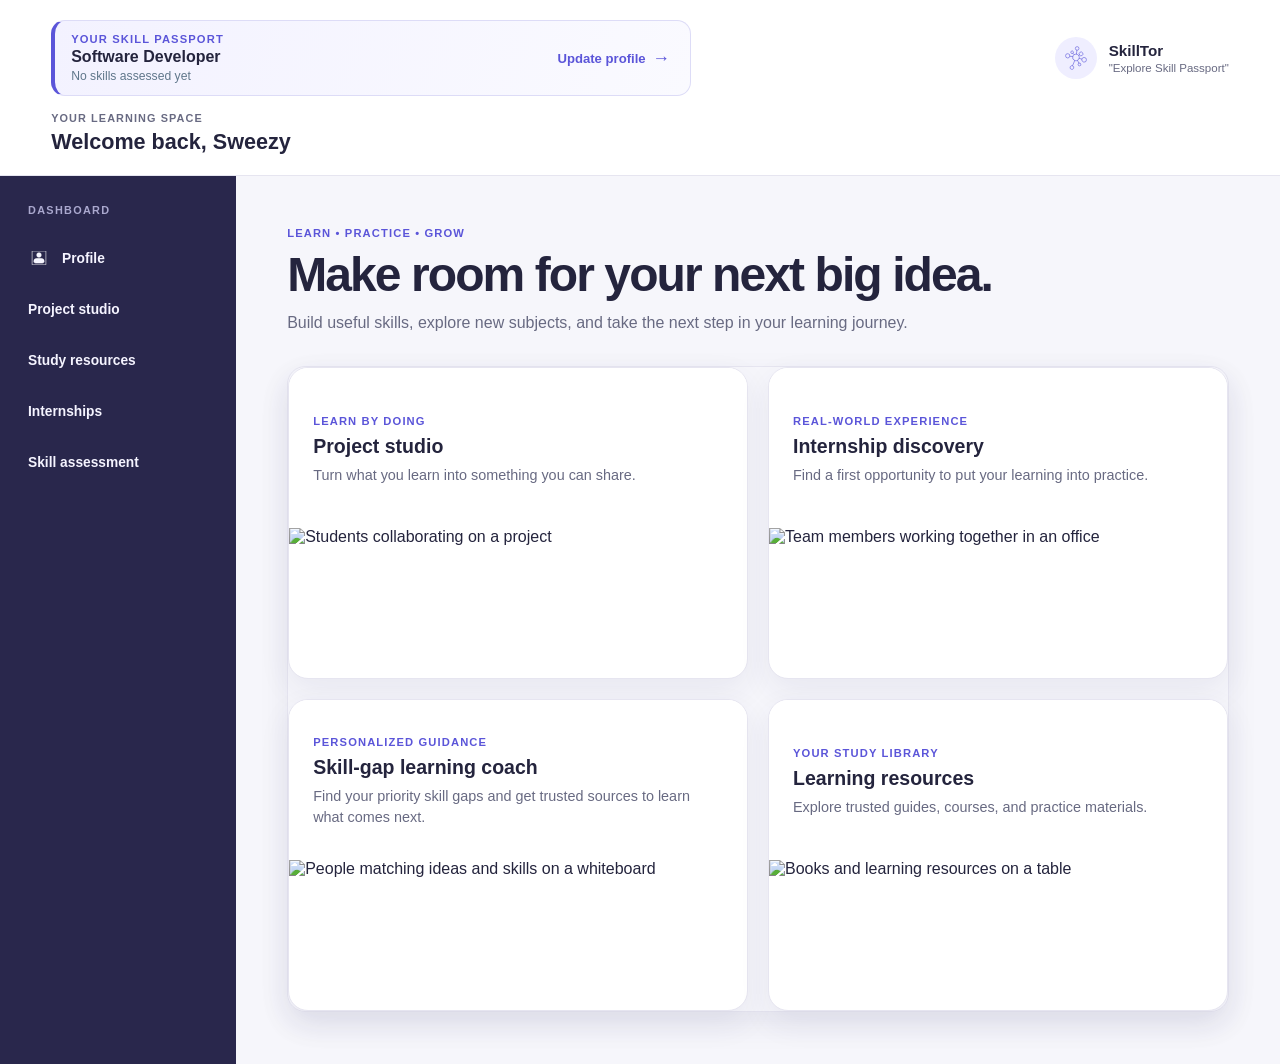
==== commit 466a2ca2: "upadated agent" ====
--- a/index.html
+++ b/index.html
@@ -103,10 +103,10 @@
                         <img src="https://images.unsplash.com/photo-1521737711867-e3b97375f902?auto=format&fit=crop&w=900&q=80" alt="Team members working together in an office">
                     </div>
                     <div class="card-row">
-                        <a href="skill-matchmaker.html" class="card">
-                            <span class="card-kicker">KNOW YOUR STRENGTHS</span>
-                            <h3>Skill assessment</h3>
-                            <p>Map your skills and make a personal growth plan.</p>
+                        <a href="skill-matchmaker.html#coach-title" class="card">
+                            <span class="card-kicker">PERSONALIZED GUIDANCE</span>
+                            <h3>Skill-gap learning coach</h3>
+                            <p>Find your priority skill gaps and get trusted sources to learn what comes next.</p>
                         </a>
                         <img src="https://images.unsplash.com/photo-1552664730-d307ca884978?auto=format&fit=crop&w=900&q=80" alt="People matching ideas and skills on a whiteboard">
                     </div>
